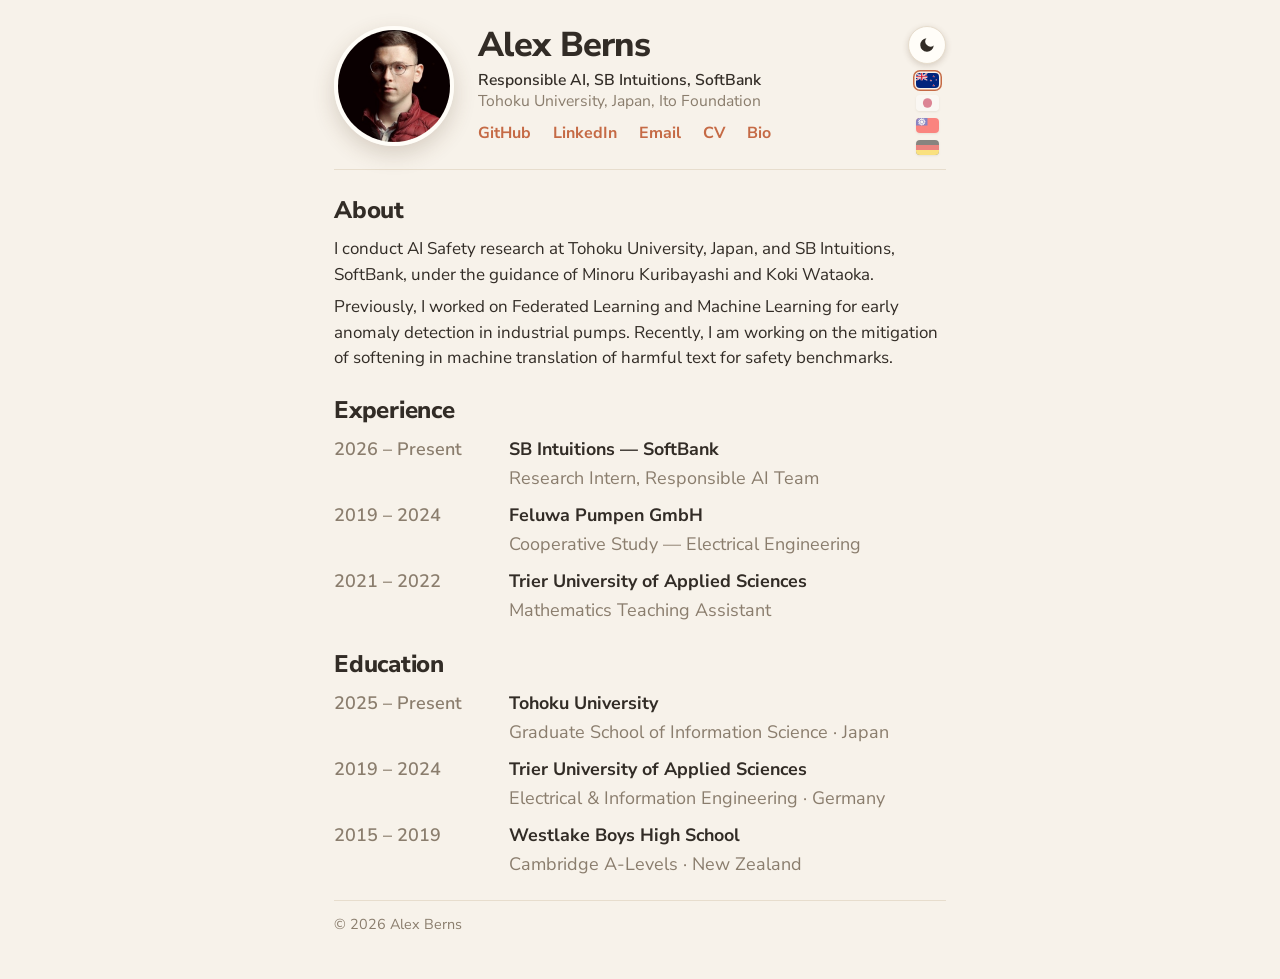
==== index.html @ 46e43ff2 "Add personal website: multilingual (EN/JA/ZH-Hant/DE), light/dark, static site for GitHub Pages Co-a" ====
<!DOCTYPE html>
<html lang="en" data-theme="light">
<head>
  <meta charset="utf-8" />
  <meta name="viewport" content="width=device-width, initial-scale=1" />
  <title>Alex Berns</title>
  <meta name="description" content="Personal website of Alex Berns." />
  <meta name="author" content="Alex Berns" />

  <meta property="og:type" content="website" />
  <meta property="og:title" content="Alex Berns" />
  <meta property="og:description" content="Personal website of Alex Berns." />

  <link rel="icon" type="image/png" href="assets/img/favicon.png" />

  <link rel="preconnect" href="https://fonts.googleapis.com" />
  <link rel="preconnect" href="https://fonts.gstatic.com" crossorigin />
  <link
    href="https://fonts.googleapis.com/css2?family=Nunito+Sans:wght@400;600;700;800&amp;family=Noto+Sans+JP:wght@400;700&amp;family=Noto+Sans+TC:wght@400;700&amp;display=swap"
    rel="stylesheet"
  />

  <link rel="stylesheet" href="assets/css/style.css" />
</head>
<body>
  <div class="wrap">
    <header class="site-header">
      <div class="header-row">
        <div class="hero">
          <img class="avatar" id="avatar" src="assets/img/alex-berns.jpg" alt="Alex Berns" />
          <div class="hero-text">
            <h1 class="name" id="name">Alex Berns</h1>
            <div class="affil" id="affil"></div>
            <ul class="links" id="links"></ul>
          </div>
        </div>

        <div class="controls">
          <button class="theme-toggle" id="themeToggle" type="button" aria-label="Toggle theme">
            <svg class="i-moon" viewBox="0 0 24 24" width="22" height="22" aria-hidden="true">
              <path d="M21 12.8A9 9 0 1 1 11.2 3a7 7 0 0 0 9.8 9.8z" fill="currentColor"/>
            </svg>
            <svg class="i-sun" viewBox="0 0 24 24" width="22" height="22" aria-hidden="true"
                 fill="none" stroke="currentColor" stroke-width="2" stroke-linecap="round">
              <circle cx="12" cy="12" r="4.2"/>
              <line x1="12" y1="1.5" x2="12" y2="4"/>
              <line x1="12" y1="20" x2="12" y2="22.5"/>
              <line x1="1.5" y1="12" x2="4" y2="12"/>
              <line x1="20" y1="12" x2="22.5" y2="12"/>
              <line x1="4.4" y1="4.4" x2="6.2" y2="6.2"/>
              <line x1="17.8" y1="17.8" x2="19.6" y2="19.6"/>
              <line x1="4.4" y1="19.6" x2="6.2" y2="17.8"/>
              <line x1="17.8" y1="6.2" x2="19.6" y2="4.4"/>
            </svg>
          </button>
          <div class="lang-switch" id="langSwitch" role="group" aria-label="Language"></div>
        </div>
      </div>
    </header>

    <main id="content">
      <noscript>
        <p>This site needs JavaScript to switch languages and render content.</p>
      </noscript>
    </main>

    <footer class="site-footer" id="footer"></footer>
  </div>

  <script src="assets/js/content.js"></script>
  <script src="assets/js/app.js"></script>
</body>
</html>
---- assets/css/style.css ----
/* =========================================================================
   Alex Berns — personal site
   Warm, smooth, simple. Larger type. Light (default) + dark themes.
   All color via CSS variables.
   ========================================================================= */

:root,
[data-theme="light"] {
  --bg:          #f7f2ea;   /* warm cream            */
  --surface:     #fffdf8;
  --fg:          #322c26;   /* warm near-black       */
  --muted:       #8a7d6d;
  --line:        #e7ddcd;
  --accent:      #c56a45;   /* warm terracotta       */
  --accent-soft: rgba(197, 106, 69, 0.12);
  --shadow:      rgba(90, 66, 42, 0.20);
}

[data-theme="dark"] {
  --bg:          #1b1712;   /* warm near-black       */
  --surface:     #241f18;
  --fg:          #ece3d5;   /* warm cream text       */
  --muted:       #a4967f;
  --line:        #352e24;
  --accent:      #e08a5f;
  --accent-soft: rgba(224, 138, 95, 0.16);
  --shadow:      rgba(0, 0, 0, 0.55);
}

*,
*::before,
*::after { box-sizing: border-box; }

html { scroll-behavior: smooth; }

body {
  margin: 0;
  background: var(--bg);
  color: var(--fg);
  font-family: "Nunito Sans", "Noto Sans JP", "Noto Sans TC", system-ui, sans-serif;
  font-size: 18px;
  line-height: 1.5;
  -webkit-font-smoothing: antialiased;
  text-rendering: optimizeLegibility;
  transition: background 0.25s ease, color 0.25s ease;
}

.wrap {
  max-width: 660px;
  margin: 0 auto;
  padding: 26px 24px 44px;
}

/* ---- header row (profile left, controls stacked top-right) -------------- */
.site-header {
  border-bottom: 1px solid var(--line);
  margin-bottom: 22px;
}
.header-row {
  display: flex;
  align-items: flex-start;
  justify-content: space-between;
  gap: 20px;
  margin-bottom: 14px;
}
.controls {
  display: flex;
  flex-direction: column;
  align-items: center;
  gap: 9px;
  flex: 0 0 auto;
}

/* flags stacked vertically under the toggle */
.lang-switch { display: flex; flex-direction: column; align-items: center; gap: 7px; }
.lang-btn {
  background: none;
  border: none;
  padding: 0;
  cursor: pointer;
  line-height: 0;
  border-radius: 5px;
}
.lang-btn img {
  width: 23px;
  height: auto;
  display: block;
  border-radius: 4px;
  box-shadow: 0 1px 2px var(--shadow);
  opacity: 0.45;
  transition: opacity 0.2s ease, transform 0.2s ease, box-shadow 0.2s ease;
}
.lang-btn:hover img { opacity: 0.85; transform: translateY(-1px); }
.lang-btn[aria-pressed="true"] img {
  opacity: 1;
  box-shadow: 0 0 0 1.5px var(--bg), 0 0 0 3px var(--accent);
}

.theme-toggle {
  width: 38px;
  height: 38px;
  flex: 0 0 auto;
  display: grid;
  place-items: center;
  background: var(--surface);
  color: var(--fg);
  border: 1px solid var(--line);
  border-radius: 50%;
  cursor: pointer;
  box-shadow: 0 2px 6px var(--shadow);
  transition: color 0.2s ease, border-color 0.2s ease, background 0.2s ease, transform 0.2s ease;
}
.theme-toggle:hover { color: var(--accent); border-color: var(--accent); transform: translateY(-1px); }
.theme-toggle svg { grid-area: 1 / 1; width: 18px; height: 18px; }
[data-theme="light"] .i-sun  { display: none; }
[data-theme="dark"]  .i-moon { display: none; }

/* ---- hero (photo left, text right; top-aligned with the toggle) --------- */
.hero {
  display: flex;
  align-items: flex-start;
  gap: 24px;
  flex: 1 1 auto;
  min-width: 0;
}
.hero-text { min-width: 0; }

.avatar {
  width: 120px;
  height: 120px;
  flex: 0 0 auto;
  object-fit: cover;
  object-position: center;
  border-radius: 50%;
  display: block;
  border: 4px solid var(--surface);
  box-shadow: 0 8px 22px var(--shadow);
}

.name {
  font-size: clamp(1.7rem, 4.6vw, 2.15rem);
  font-weight: 800;
  letter-spacing: -0.02em;
  line-height: 1.12;
  margin: 0 0 5px;
}
.affil { margin: 0 0 8px; }
.affil-line { color: var(--muted); font-size: 0.98rem; line-height: 1.4; margin: 0; }
.affil-line:first-child { color: var(--fg); font-weight: 600; }

.links {
  display: flex;
  justify-content: flex-start;
  flex-wrap: wrap;
  gap: 10px 22px;
  list-style: none;
  padding: 0;
  margin: 0;
  font-size: 1rem;
  font-weight: 700;
}
.links a {
  color: var(--accent);
  text-decoration: none;
  border-bottom: 2px solid transparent;
  padding-bottom: 1px;
  transition: border-color 0.2s ease;
}
.links a:hover { border-bottom-color: var(--accent); }

/* ---- sections ----------------------------------------------------------- */
.section { margin-bottom: 22px; scroll-margin-top: 20px; }

.section-title {
  font-size: 1.5rem;
  font-weight: 800;
  letter-spacing: -0.01em;
  margin: 0 0 8px;
}

.prose p { font-size: 1.06rem; margin: 0 0 7px; }
.prose p:last-child { margin-bottom: 0; }

/* mentor links: same colour as text, no underline; reveal subtly on hover */
.prose a {
  color: inherit;
  text-decoration: none;
  transition: color 0.2s ease;
}
.prose a:hover { color: var(--accent); }

/* entries: two-column — period (left) · org + detail (right) */
.entry { display: flex; gap: 22px; margin-bottom: 10px; }
.entry:last-child { margin-bottom: 0; }
.entry-period { flex: 0 0 8.5em; color: var(--muted); font-weight: 600; }
.entry-body { flex: 1 1 auto; min-width: 0; }
.entry-org { font-size: 1.12rem; font-weight: 700; margin: 0; }
.entry-detail { color: var(--muted); margin: 2px 0 0; }

/* ---- footer ------------------------------------------------------------- */
.site-footer {
  margin-top: 20px;
  padding-top: 13px;
  border-top: 1px solid var(--line);
  color: var(--muted);
  font-size: 0.9rem;
  text-align: left;
}

/* ---- responsive --------------------------------------------------------- */
@media (max-width: 520px) {
  body { font-size: 17px; }
  .header-row { gap: 14px; }
  .hero { gap: 16px; }
  .avatar { width: 92px; height: 92px; }
  .entry { gap: 14px; }
  .entry-period { flex-basis: 6.5em; }
}

@media (prefers-reduced-motion: reduce) {
  html { scroll-behavior: auto; }
  * { transition: none !important; }
}
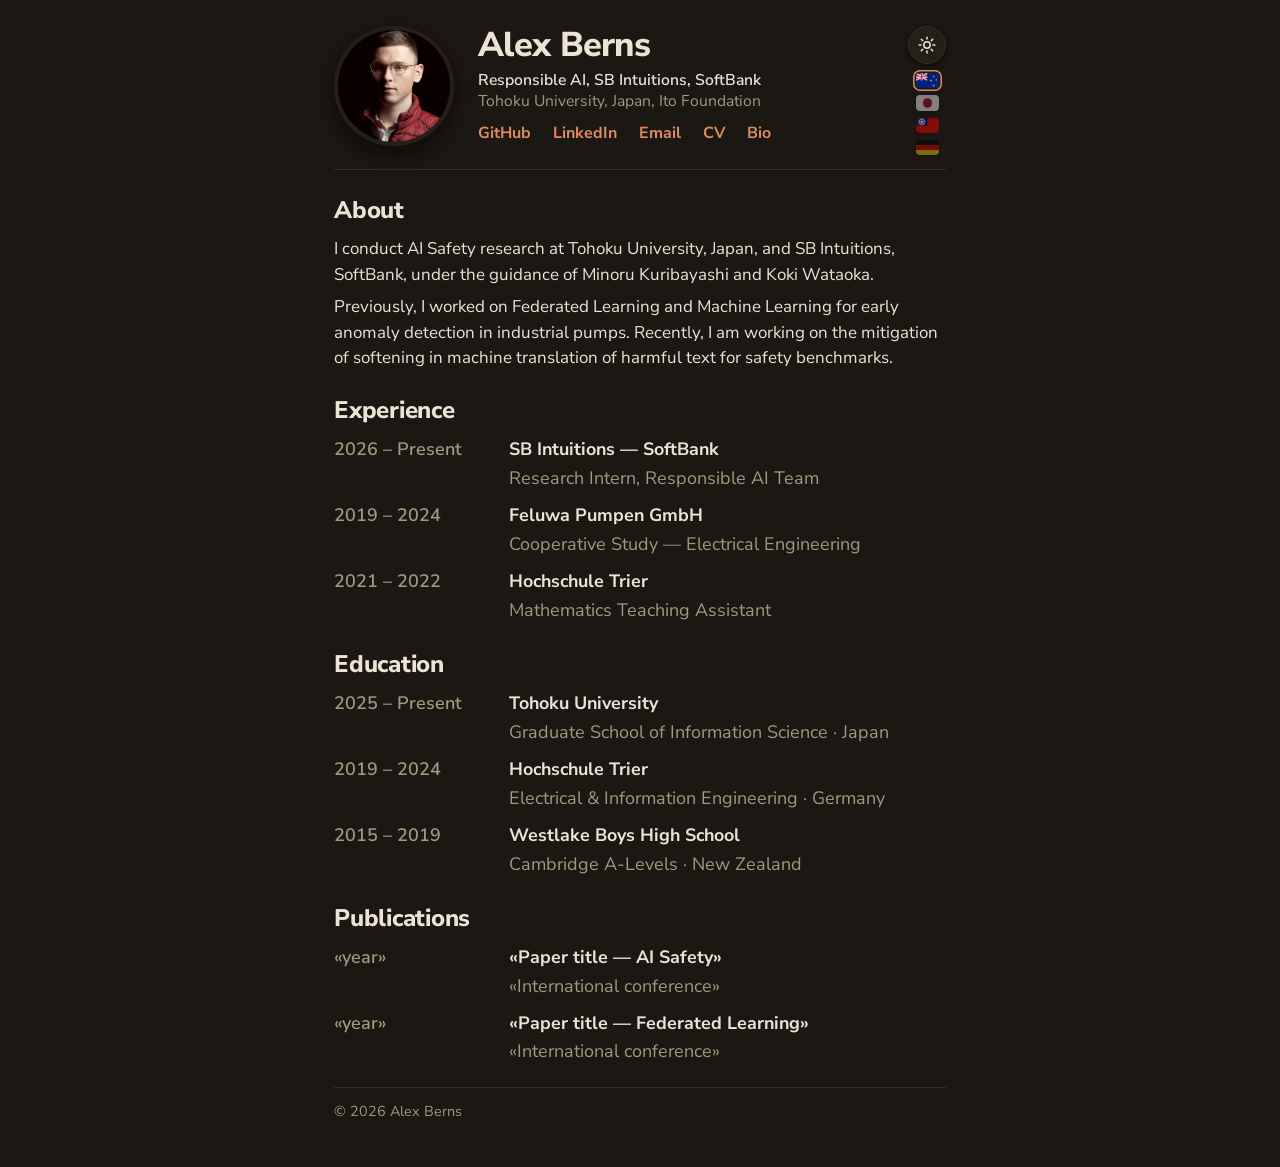
==== commit 800ebf14: "Dark default theme; Bio opens terminal-style bio.html; add Publications section; obfuscated gmx emai" ====
--- a/index.html
+++ b/index.html
@@ -1,5 +1,5 @@
 <!DOCTYPE html>
-<html lang="en" data-theme="light">
+<html lang="en" data-theme="dark">
 <head>
   <meta charset="utf-8" />
   <meta name="viewport" content="width=device-width, initial-scale=1" />
